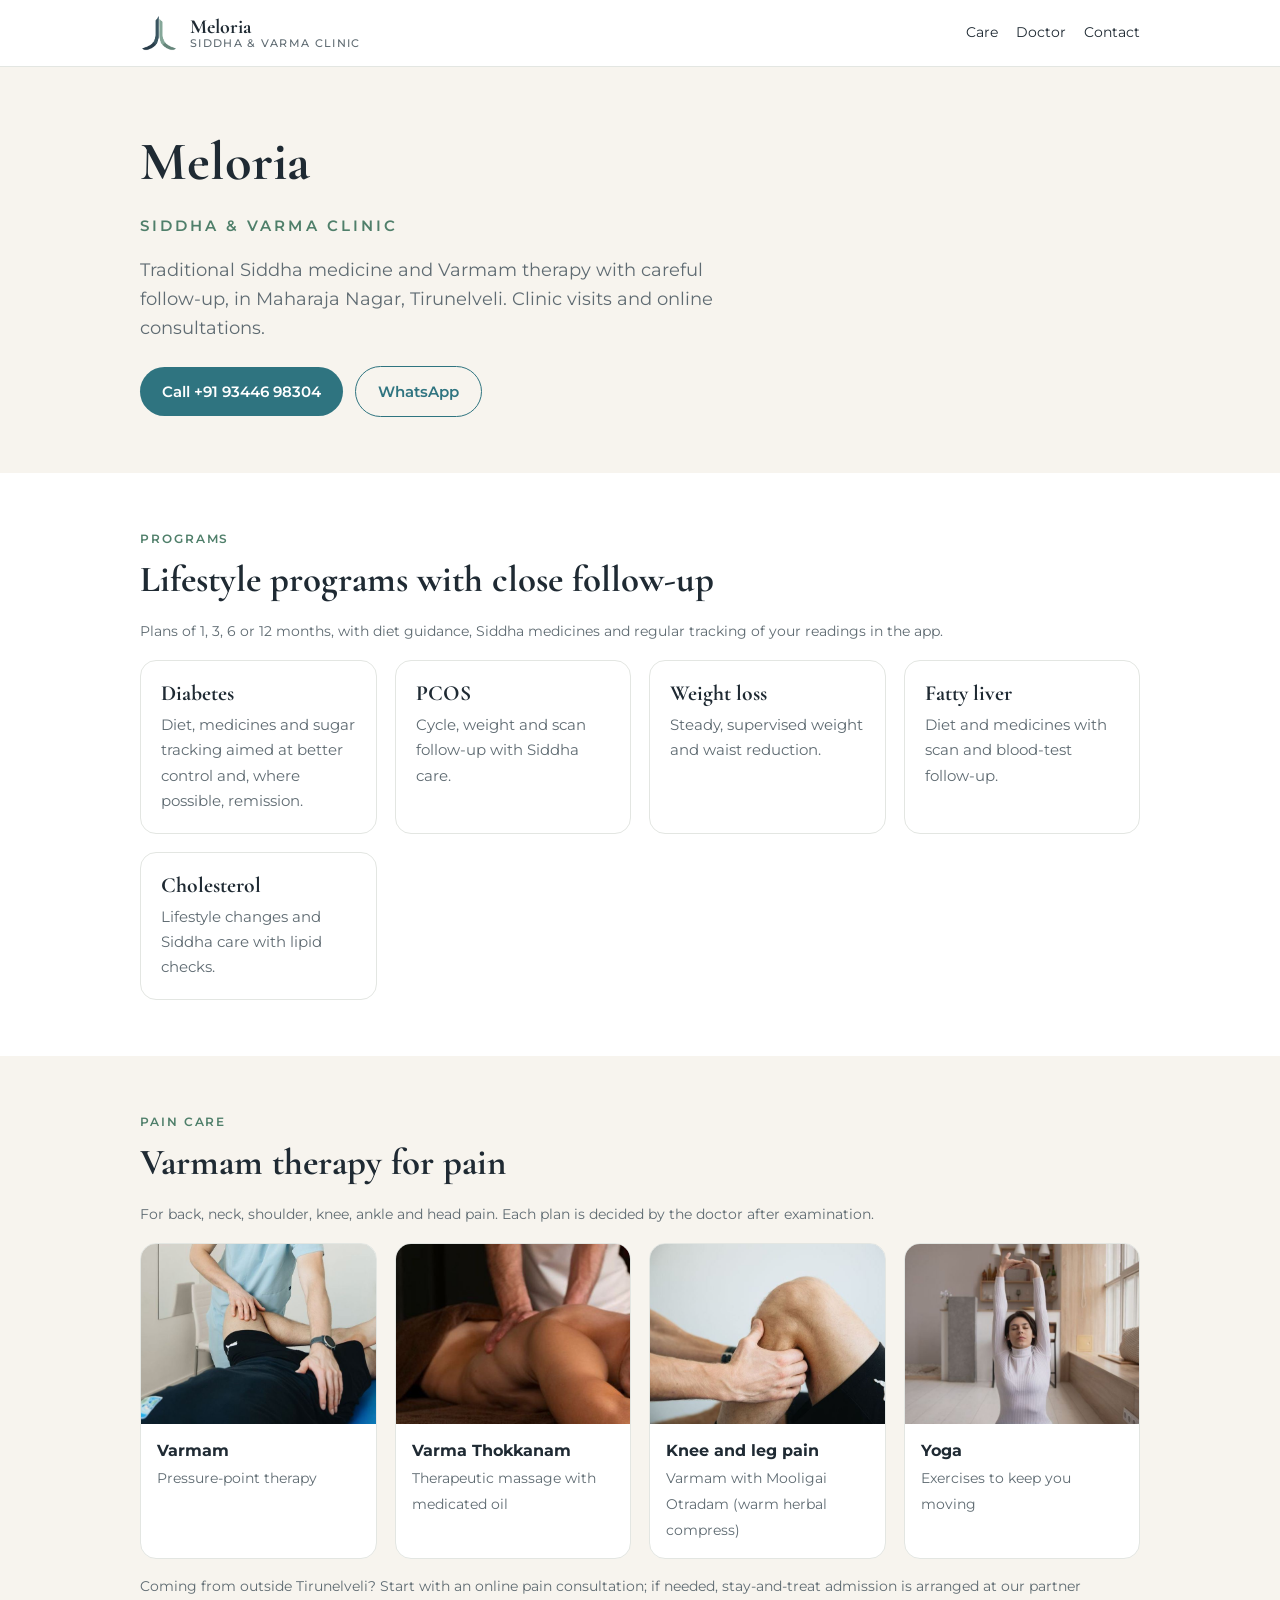
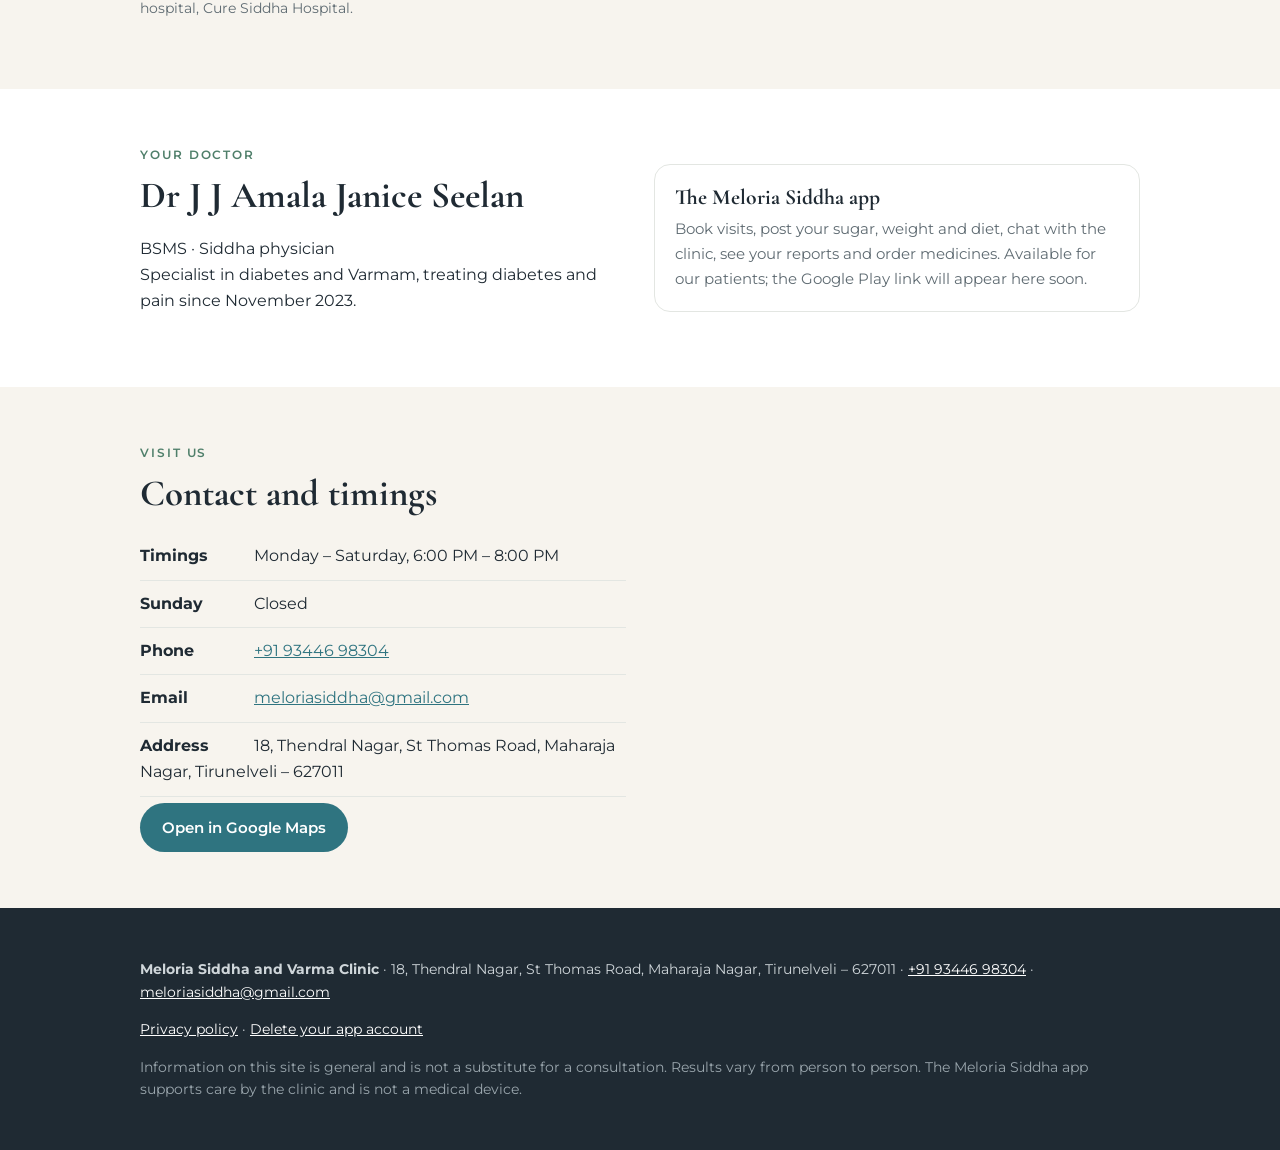
==== index.html @ f94f8153 "Clinic website: home, privacy policy, delete account Co-Authored-By: Claude Opus 5.5 <noreply@anthro" ====
<!DOCTYPE html>
<html lang="en">
<head>
<meta charset="utf-8">
<meta name="viewport" content="width=device-width, initial-scale=1">
<title>Meloria – Siddha &amp; Varma Clinic, Tirunelveli</title>
<meta name="description" content="Siddha and Varmam clinic in Maharaja Nagar, Tirunelveli. Diabetes, PCOS, weight and fatty liver programs, Varmam pain care, online consultation.">
<link rel="icon" href="img/favicon.png">
<link rel="preconnect" href="https://fonts.googleapis.com">
<link href="https://fonts.googleapis.com/css2?family=Cormorant+Garamond:wght@700&family=Montserrat:wght@400;500;600&display=swap" rel="stylesheet">
<link rel="stylesheet" href="style.css">
</head>
<body>
<header><div class="wrap">
  <img src="img/logo.png" alt="">
  <a class="brand" href="index.html">Meloria<small>Siddha &amp; Varma Clinic</small></a>
  <nav><a class="hide-m" href="index.html#care">Care</a><a class="hide-m" href="index.html#doctor">Doctor</a><a href="index.html#contact">Contact</a></nav>
</div></header>

<section class="hero"><div class="wrap">
  <h1>Meloria</h1>
  <div class="eyebrow" style="font-size:.95rem;letter-spacing:.2em;margin-top:-8px">Siddha &amp; Varma Clinic</div>
  <p class="lead">Traditional Siddha medicine and Varmam therapy with careful follow-up, in Maharaja Nagar, Tirunelveli. Clinic visits and online consultations.</p>
  <a class="btn" href="tel:+919344698304">Call +91 93446 98304</a>
  <a class="btn alt" href="https://wa.me/919344698304">WhatsApp</a>
</div></section>

<section id="care"><div class="wrap">
  <div class="eyebrow">Programs</div>
  <h2>Lifestyle programs with close follow-up</h2>
  <p class="note">Plans of 1, 3, 6 or 12 months, with diet guidance, Siddha medicines and regular tracking of your readings in the app.</p>
  <div class="grid" style="margin-top:18px">
    <div class="card"><h3>Diabetes</h3><p>Diet, medicines and sugar tracking aimed at better control and, where possible, remission.</p></div>
    <div class="card"><h3>PCOS</h3><p>Cycle, weight and scan follow-up with Siddha care.</p></div>
    <div class="card"><h3>Weight loss</h3><p>Steady, supervised weight and waist reduction.</p></div>
    <div class="card"><h3>Fatty liver</h3><p>Diet and medicines with scan and blood-test follow-up.</p></div>
    <div class="card"><h3>Cholesterol</h3><p>Lifestyle changes and Siddha care with lipid checks.</p></div>
  </div>
</div></section>

<section class="alt-bg"><div class="wrap">
  <div class="eyebrow">Pain care</div>
  <h2>Varmam therapy for pain</h2>
  <p class="note">For back, neck, shoulder, knee, ankle and head pain. Each plan is decided by the doctor after examination.</p>
  <div class="grid" style="margin-top:18px">
    <div class="photo"><img src="img/back_varmam.jpg" alt="Varmam therapy for back pain"><div><b>Varmam</b><span>Pressure-point therapy</span></div></div>
    <div class="photo"><img src="img/back_thokkanam.jpg" alt="Varma Thokkanam with oil"><div><b>Varma Thokkanam</b><span>Therapeutic massage with medicated oil</span></div></div>
    <div class="photo"><img src="img/knee_varmam.jpg" alt="Varmam for knee pain"><div><b>Knee and leg pain</b><span>Varmam with Mooligai Otradam (warm herbal compress)</span></div></div>
    <div class="photo"><img src="img/shoulder_yoga.jpg" alt="Yoga for shoulder"><div><b>Yoga</b><span>Exercises to keep you moving</span></div></div>
  </div>
  <p class="note" style="margin-top:16px">Coming from outside Tirunelveli? Start with an online pain consultation; if needed, stay-and-treat admission is arranged at our partner hospital, Cure Siddha Hospital.</p>
</div></section>

<section id="doctor"><div class="wrap doctor">
  <div>
    <div class="eyebrow">Your doctor</div>
    <h2>Dr J J Amala Janice Seelan</h2>
    <p>BSMS · Siddha physician<br>Specialist in diabetes and Varmam, treating diabetes and pain since November 2023.</p>
  </div>
  <div class="card">
    <h3>The Meloria Siddha app</h3>
    <p>Book visits, post your sugar, weight and diet, chat with the clinic, see your reports and order medicines. Available for our patients; the Google Play link will appear here soon.</p>
  </div>
</div></section>

<section id="contact" class="alt-bg"><div class="wrap doctor">
  <div>
    <div class="eyebrow">Visit us</div>
    <h2>Contact and timings</h2>
    <ul class="info">
      <li><b>Timings</b> Monday – Saturday, 6:00 PM – 8:00 PM</li>
      <li><b>Sunday</b> Closed</li>
      <li><b>Phone</b> <a href="tel:+919344698304">+91 93446 98304</a></li>
      <li><b>Email</b> <a href="mailto:meloriasiddha@gmail.com">meloriasiddha@gmail.com</a></li>
      <li><b>Address</b> 18, Thendral Nagar, St Thomas Road, Maharaja Nagar, Tirunelveli – 627011</li>
    </ul>
    <a class="btn" href="https://www.google.com/maps/search/?api=1&query=Meloria+Siddha+and+Varma+Clinic+Maharaja+Nagar+Tirunelveli">Open in Google Maps</a>
  </div>
  <iframe loading="lazy" title="Map" src="https://www.google.com/maps?q=Meloria+Siddha+and+Varma+Clinic+Maharaja+Nagar+Tirunelveli&output=embed"></iframe>
</div></section>
<footer><div class="wrap">
  <p><b>Meloria Siddha and Varma Clinic</b> · 18, Thendral Nagar, St Thomas Road, Maharaja Nagar, Tirunelveli – 627011 · <a href="tel:+919344698304">+91 93446 98304</a> · <a href="mailto:meloriasiddha@gmail.com">meloriasiddha@gmail.com</a></p>
  <p><a href="privacy.html">Privacy policy</a> · <a href="delete-account.html">Delete your app account</a></p>
  <p class="note" style="color:#9aa6ad">Information on this site is general and is not a substitute for a consultation. Results vary from person to person. The Meloria Siddha app supports care by the clinic and is not a medical device.</p>
</div></footer>
</body></html>
---- style.css ----
:root{--ink:#1F2A33;--muted:#5F6B72;--teal:#2F7480;--sage:#4F7F6A;--gold:#B08D57;--cream:#F7F4EE;--line:#E3E6E2}
*{box-sizing:border-box}
body{margin:0;font-family:Montserrat,system-ui,sans-serif;color:var(--ink);background:#fff;line-height:1.65;font-size:16px}
h1,h2,h3{font-family:"Cormorant Garamond",Georgia,serif;font-weight:700;line-height:1.15;margin:0 0 .5em}
h1{font-size:clamp(2.2rem,6vw,3.4rem)}h2{font-size:clamp(1.7rem,4.5vw,2.3rem)}h3{font-size:1.35rem}
a{color:var(--teal)}
.wrap{max-width:1040px;margin:0 auto;padding:0 20px}
header{position:sticky;top:0;background:rgba(255,255,255,.95);border-bottom:1px solid var(--line);z-index:5}
header .wrap{display:flex;align-items:center;gap:12px;height:66px}
header img{width:38px;height:38px}
.brand{font-family:"Cormorant Garamond",serif;font-weight:700;font-size:1.25rem;color:var(--ink);text-decoration:none;line-height:1.1}
.brand small{display:block;font-family:Montserrat,sans-serif;font-weight:500;font-size:.68rem;letter-spacing:.12em;color:var(--muted);text-transform:uppercase}
nav{margin-left:auto;display:flex;gap:18px;font-size:.9rem}
nav a{color:var(--ink);text-decoration:none}nav a:hover{color:var(--teal)}
@media(max-width:720px){nav .hide-m{display:none}}
.hero{background:var(--cream);padding:64px 0 56px}
.hero p.lead{font-size:1.1rem;color:var(--muted);max-width:620px}
.eyebrow{font-size:.75rem;letter-spacing:.16em;text-transform:uppercase;color:var(--sage);font-weight:600;margin-bottom:10px}
.btn{display:inline-block;padding:12px 22px;border-radius:999px;background:var(--teal);color:#fff;text-decoration:none;font-weight:600;font-size:.95rem;margin:6px 8px 0 0}
.btn.alt{background:transparent;color:var(--teal);border:1.5px solid var(--teal)}
section{padding:56px 0}
.grid{display:grid;gap:18px;grid-template-columns:repeat(auto-fit,minmax(220px,1fr))}
.card{border:1px solid var(--line);border-radius:16px;padding:20px;background:#fff}
.card h3{margin-bottom:.3em}.card p{margin:0;color:var(--muted);font-size:.95rem}
.photo{border-radius:16px;overflow:hidden;border:1px solid var(--line);background:#fff}
.photo img{width:100%;height:180px;object-fit:cover;display:block}
.photo div{padding:14px 16px}.photo b{display:block}.photo span{color:var(--muted);font-size:.9rem}
.doctor{display:grid;gap:28px;grid-template-columns:1fr;align-items:center}
@media(min-width:800px){.doctor{grid-template-columns:1fr 1fr}}
.alt-bg{background:var(--cream)}
.info{list-style:none;padding:0;margin:0}.info li{padding:10px 0;border-bottom:1px solid var(--line)}
.info b{display:inline-block;min-width:110px}
.note{font-size:.85rem;color:var(--muted)}
footer{background:var(--ink);color:#cfd6da;padding:36px 0;font-size:.88rem}
footer a{color:#fff}
.doc{max-width:760px}.doc h2{margin-top:1.6em}.doc li{margin:.3em 0}
iframe{width:100%;height:300px;border:0;border-radius:16px}
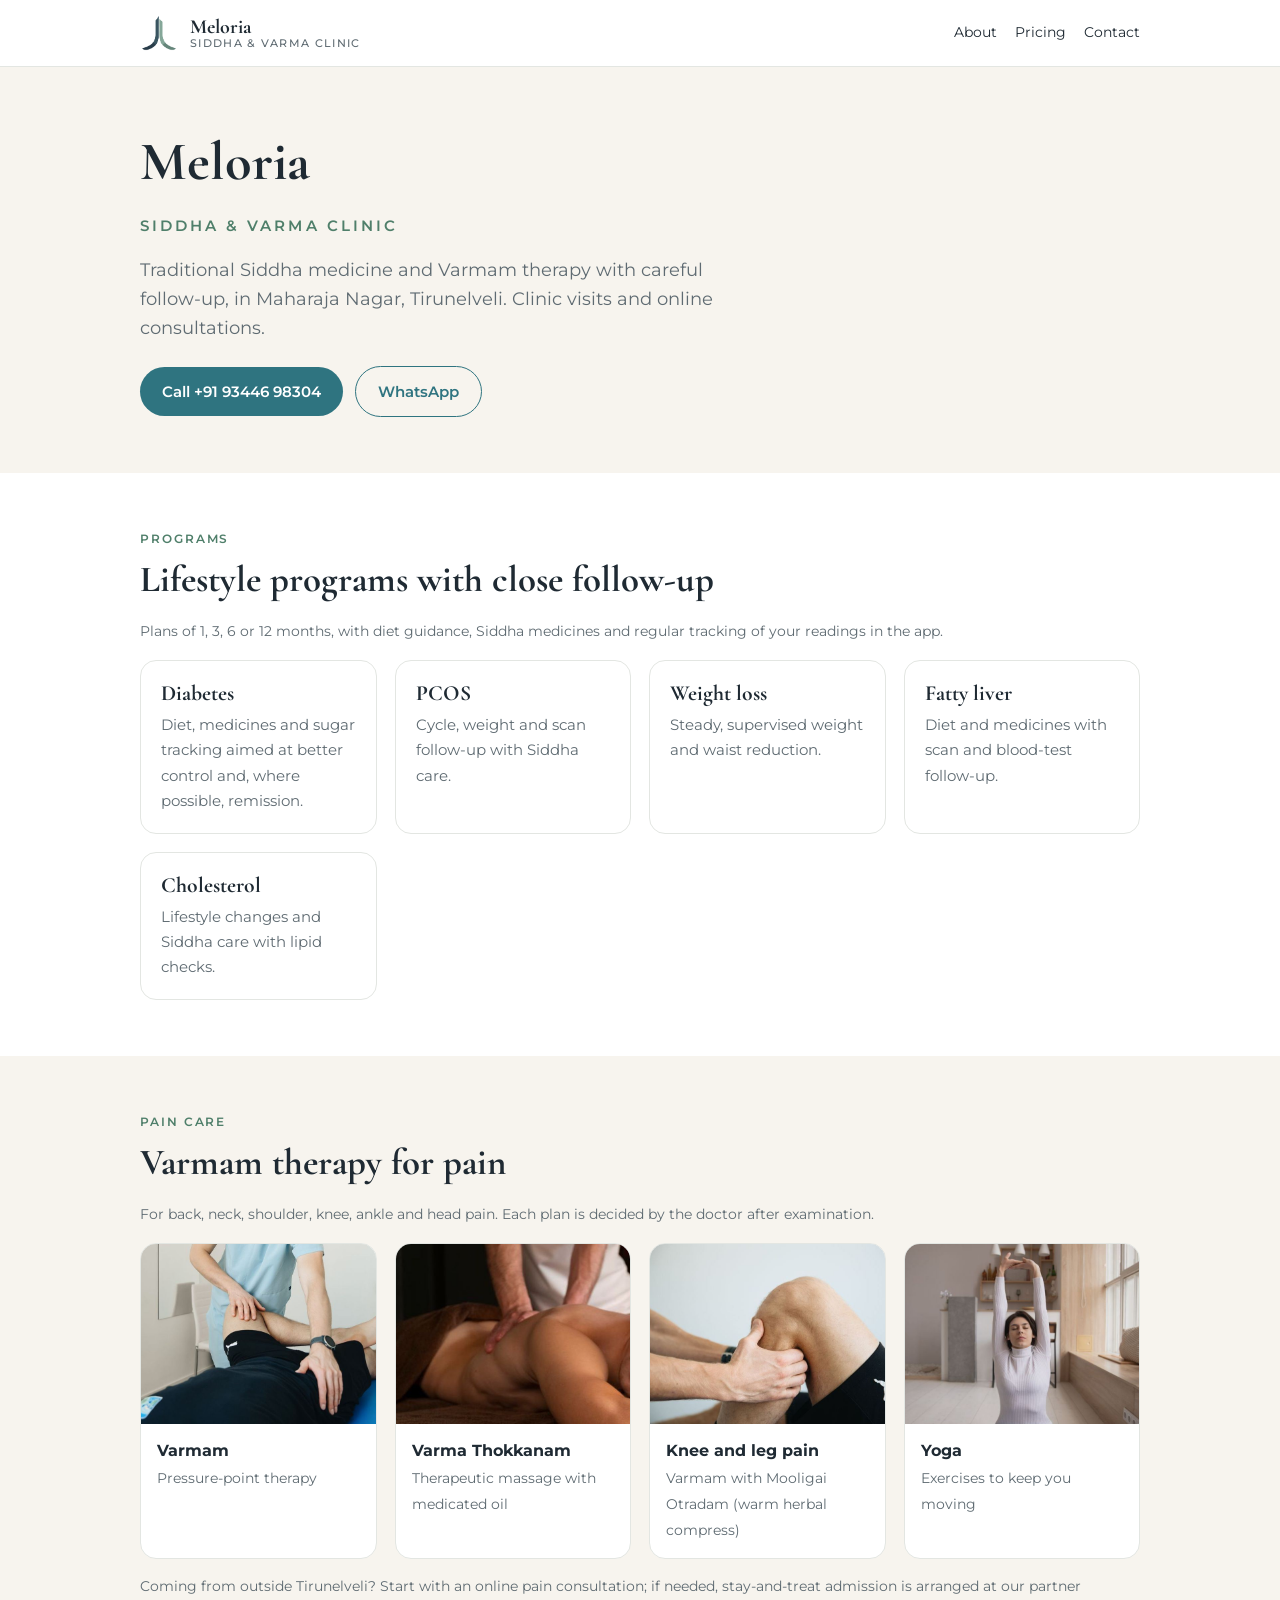
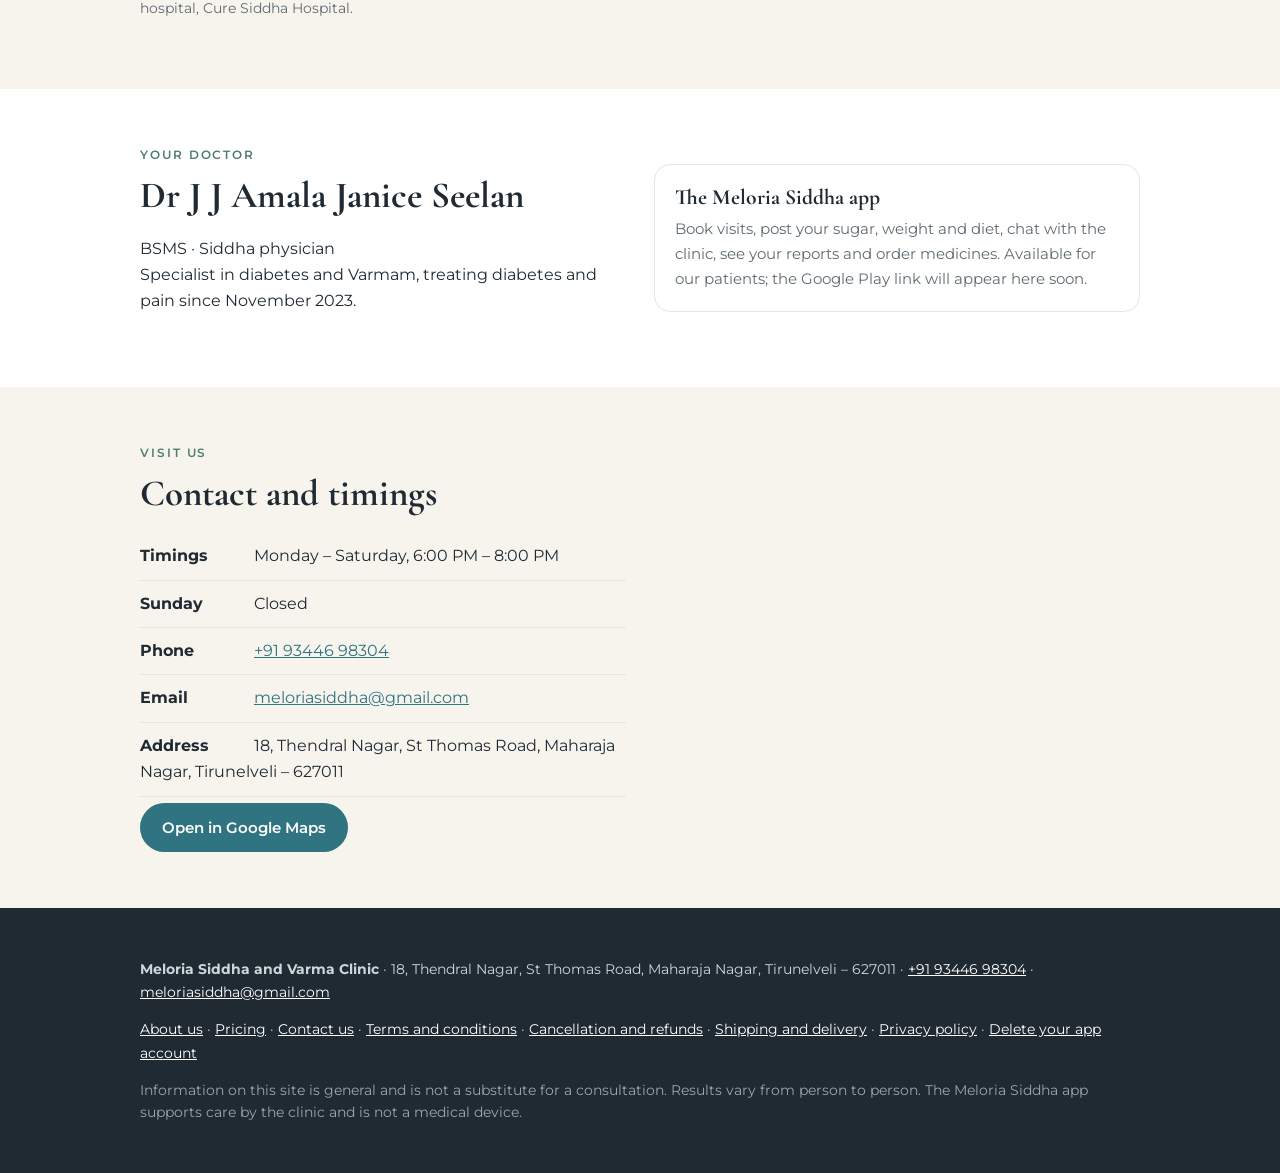
==== commit 12fede76: "Add About, Contact, Pricing, Terms, Refunds, Shipping pages for Razorpay Co-Authored-By: Claude Opus" ====
--- a/index.html
+++ b/index.html
@@ -14,7 +14,7 @@
 <header><div class="wrap">
   <img src="img/logo.png" alt="">
   <a class="brand" href="index.html">Meloria<small>Siddha &amp; Varma Clinic</small></a>
-  <nav><a class="hide-m" href="index.html#care">Care</a><a class="hide-m" href="index.html#doctor">Doctor</a><a href="index.html#contact">Contact</a></nav>
+  <nav><a class="hide-m" href="about.html">About</a><a class="hide-m" href="pricing.html">Pricing</a><a href="contact.html">Contact</a></nav>
 </div></header>
 
 <section class="hero"><div class="wrap">
@@ -80,7 +80,7 @@
 </div></section>
 <footer><div class="wrap">
   <p><b>Meloria Siddha and Varma Clinic</b> · 18, Thendral Nagar, St Thomas Road, Maharaja Nagar, Tirunelveli – 627011 · <a href="tel:+919344698304">+91 93446 98304</a> · <a href="mailto:meloriasiddha@gmail.com">meloriasiddha@gmail.com</a></p>
-  <p><a href="privacy.html">Privacy policy</a> · <a href="delete-account.html">Delete your app account</a></p>
+  <p><a href="about.html">About us</a> · <a href="pricing.html">Pricing</a> · <a href="contact.html">Contact us</a> · <a href="terms.html">Terms and conditions</a> · <a href="refunds.html">Cancellation and refunds</a> · <a href="shipping.html">Shipping and delivery</a> · <a href="privacy.html">Privacy policy</a> · <a href="delete-account.html">Delete your app account</a></p>
   <p class="note" style="color:#9aa6ad">Information on this site is general and is not a substitute for a consultation. Results vary from person to person. The Meloria Siddha app supports care by the clinic and is not a medical device.</p>
 </div></footer>
 </body></html>
